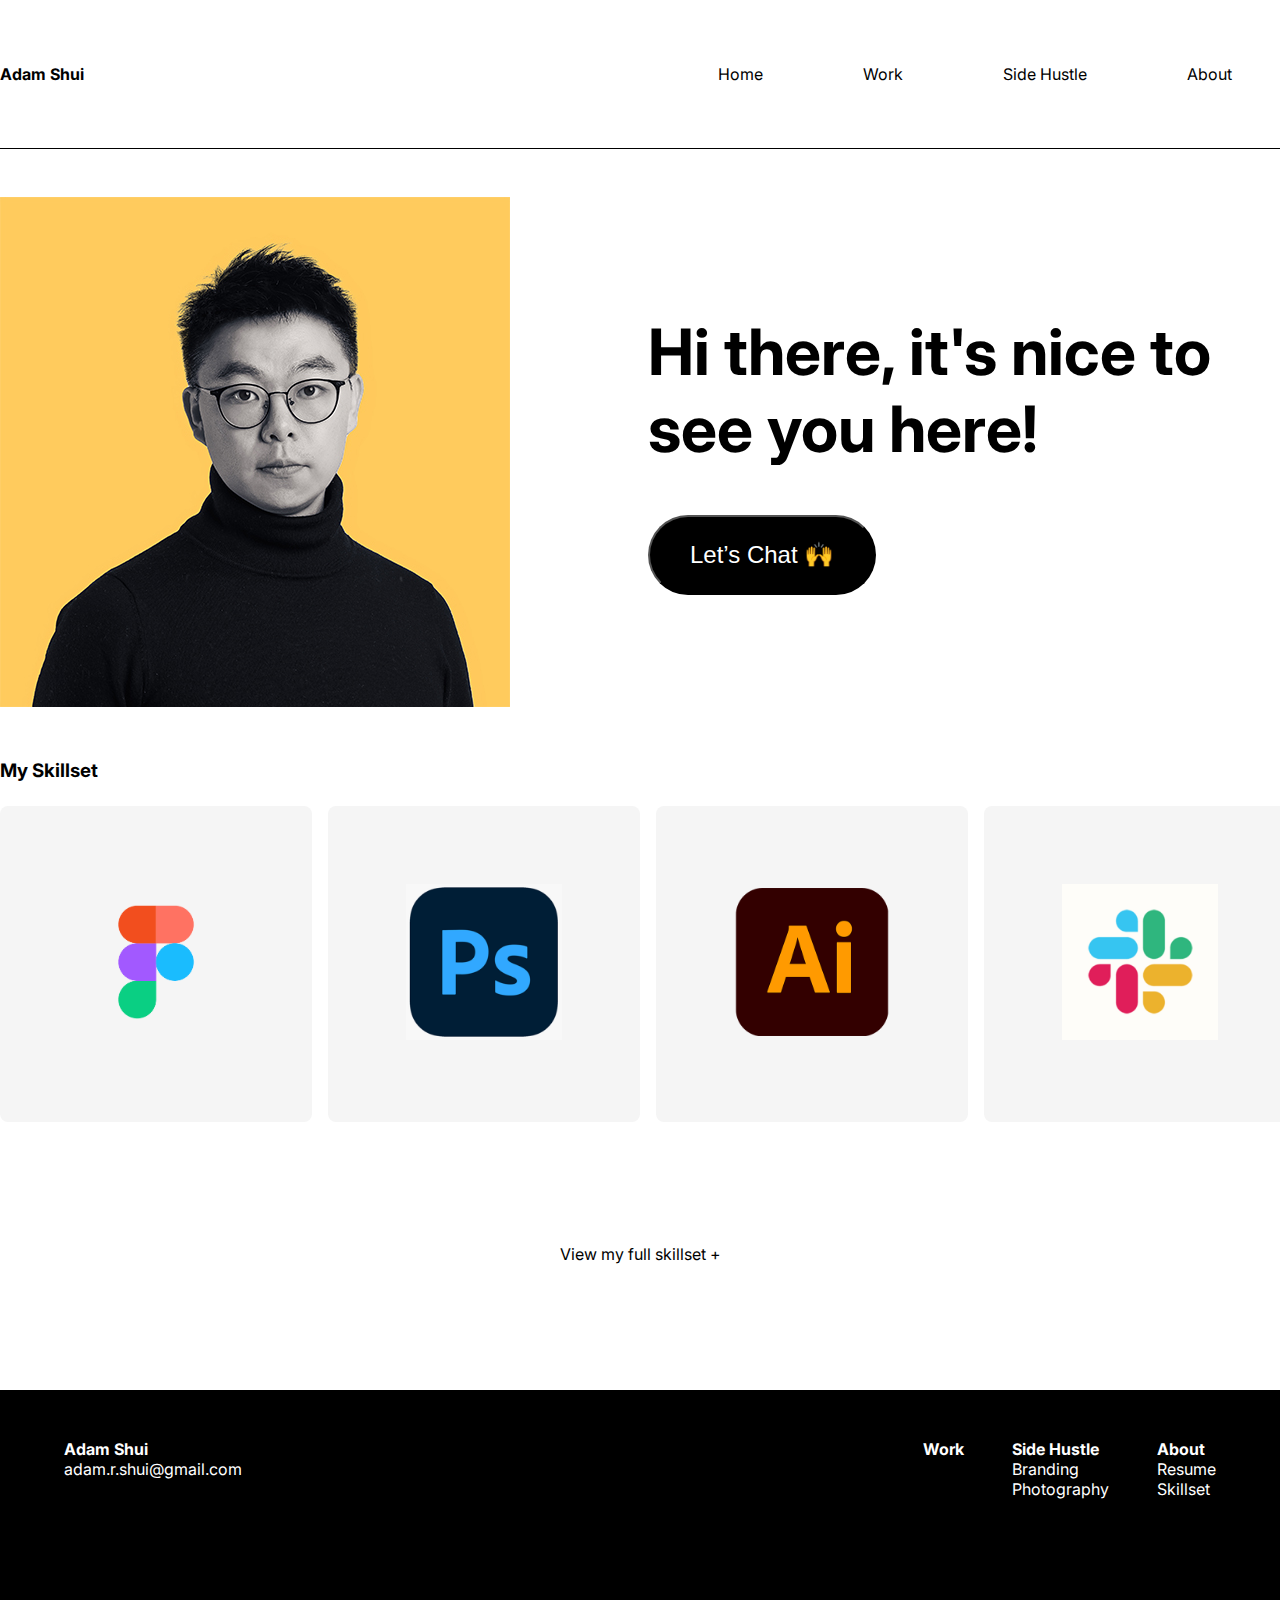
==== about.html @ 845d4603 "Version 1" ====
<!DOCTYPE html>
<!--[if lt IE 7]>      <html class="no-js lt-ie9 lt-ie8 lt-ie7"> <![endif]-->
<!--[if IE 7]>         <html class="no-js lt-ie9 lt-ie8"> <![endif]-->
<!--[if IE 8]>         <html class="no-js lt-ie9"> <![endif]-->
<!--[if gt IE 8]>      <html class="no-js"> <![endif]-->
<html>

<head>
    <meta charset="utf-8">
    <meta http-equiv="X-UA-Compatible" content="IE=edge">
    <title></title>
    <meta name="description" content="">
    <meta name="viewport" content="width=device-width, initial-scale=1">
    <link rel="preconnect" href="https://fonts.googleapis.com">
    <link rel="preconnect" href="https://fonts.gstatic.com" crossorigin>
    <link href="https://fonts.googleapis.com/css2?family=Inter:wght@200;400;700&display=swap" rel="stylesheet">
    <link rel="stylesheet" href="css\styles.css">
</head>

<body>
    <!--[if lt IE 7]>
            <p class="browsehappy">You are using an <strong>outdated</strong> browser. Please <a href="#">upgrade your browser</a> to improve your experience.</p>
        <![endif]-->

    <!-- Navigation -->
    <header>
        <a href="index.html" class="logo">
            <h6>Adam Shui</h6>
        </a>
        <nav>
            <ul class="nav-links">
                <li><a href="index.html">Home</a></li>
                <li><a href="#">Work</a></li>
                <li><a href="#">Side Hustle</a></li>
                <li><a href="#">About</a></li>
            </ul>
        </nav>
    </header>


    <!-- Skillset -->
    <section class="aboutMe">
        <div class="personalInfo sm-space">
            <div class="itme-1"><img src="images\Personal photo.jpg" alt="figma"></div>
            <div class="item-2">
                <div class="contactMe">
                    <h1 class="sm-space">Hi there, it's nice to see you here!</h1>
                    <div class="buttons">
                        <button class="right">Let’s Chat 🙌</button>
                    </div>
                </div>

            </div>
        </div>
    </section>

    <section class="skillset">
        <h3 class="xs-space">My Skillset</h3>
        <div class="skill md-space">
            <div class="logo"><img src="images\logo\Figma.png" alt="figma"></div>
            <div class="logo"><img src="images\logo\PS.png" alt="CC"></div>
            <div class="logo"><img src="images\logo\AI.png" alt="CC"></div>
            <div class="logo"><img src="images\logo\Slack.jpg" alt="slack"></div>
        </div>
        <div class="skill-links align-center">
            <a href="#" class="small-links">View my full skillset +</a>
        </div>
    </section>

    <!-- footer -->
    <footer>
        <div class="col-1">
            <h4>Adam Shui</h4>
            <p>adam.r.shui@gmail.com</p>
        </div>

        <div class="col-container">
            <div class="col-2 md-space">
                <h4>Work</h4>
            </div>

            <div class="col-3 md-space">
                <h4>Side Hustle</h4>
                <p>Branding</p>
                <p>Photography</p>
            </div>

            <div class="col-4 md-space">
                <h4>About</h4>
                <p>Resume</p>
                <p>Skillset</p>
            </div>
        </div>


    </footer>


    <script src="" async defer></script>
</body>

</html>
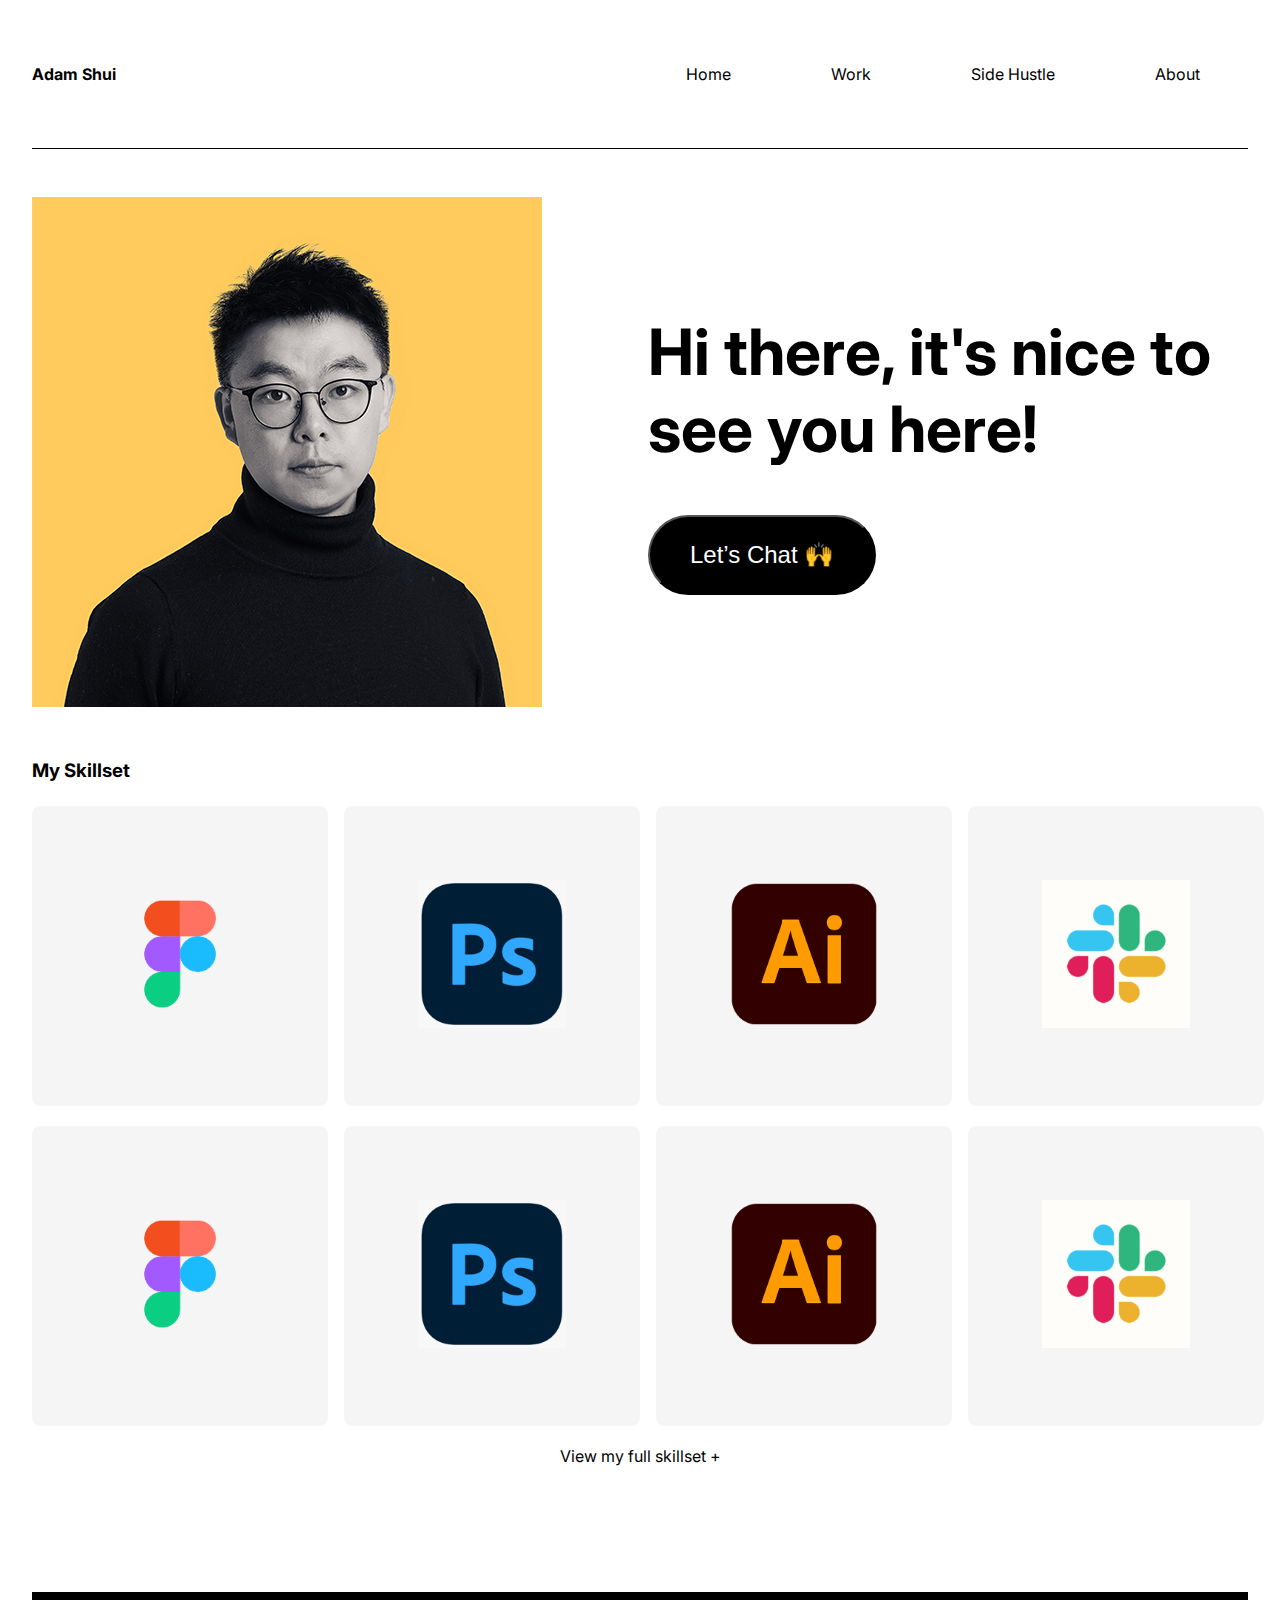
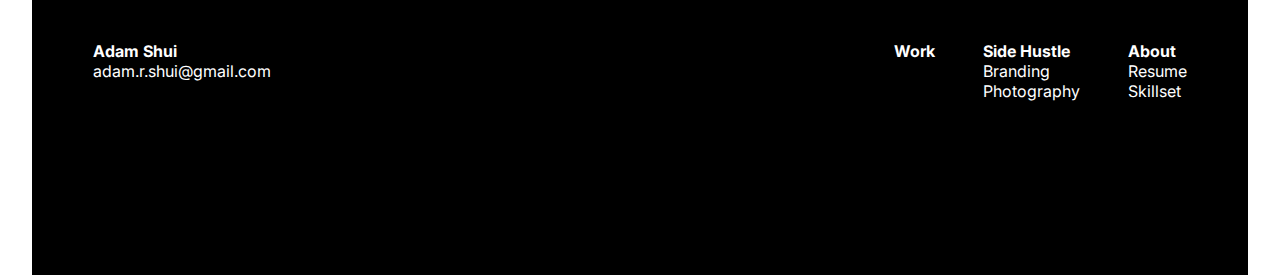
==== commit 40fadc16: "v1.2" ====
--- a/about.html
+++ b/about.html
@@ -46,7 +46,7 @@
                 <div class="contactMe">
                     <h1 class="sm-space">Hi there, it's nice to see you here!</h1>
                     <div class="buttons">
-                        <button class="right">Let’s Chat 🙌</button>
+                        <button class="right" id="contactMe">Let’s Chat 🙌</button>
                     </div>
                 </div>
 
@@ -56,14 +56,24 @@
 
     <section class="skillset">
         <h3 class="xs-space">My Skillset</h3>
-        <div class="skill md-space">
+        <div class="skill xs-space">
             <div class="logo"><img src="images\logo\Figma.png" alt="figma"></div>
             <div class="logo"><img src="images\logo\PS.png" alt="CC"></div>
             <div class="logo"><img src="images\logo\AI.png" alt="CC"></div>
             <div class="logo"><img src="images\logo\Slack.jpg" alt="slack"></div>
         </div>
-        <div class="skill-links align-center">
-            <a href="#" class="small-links">View my full skillset +</a>
+
+        <div class="skill-idle">
+            <div class="skill xs-space transition">
+                <div class="logo"><img src="images\logo\Figma.png" alt="figma"></div>
+                <div class="logo"><img src="images\logo\PS.png" alt="CC"></div>
+                <div class="logo"><img src="images\logo\AI.png" alt="CC"></div>
+                <div class="logo"><img src="images\logo\Slack.jpg" alt="slack"></div>
+            </div>
+        </div>
+
+        <div class="skill-links align-center" id="toggle">
+           View my full skillset +
         </div>
     </section>
 
@@ -96,7 +106,8 @@
     </footer>
 
 
-    <script src="" async defer></script>
+    <script src="https://ajax.googleapis.com/ajax/libs/jquery/3.6.1/jquery.min.js"></script>
+    <script src="js/index.js" async defer></script>
 </body>
 
 </html>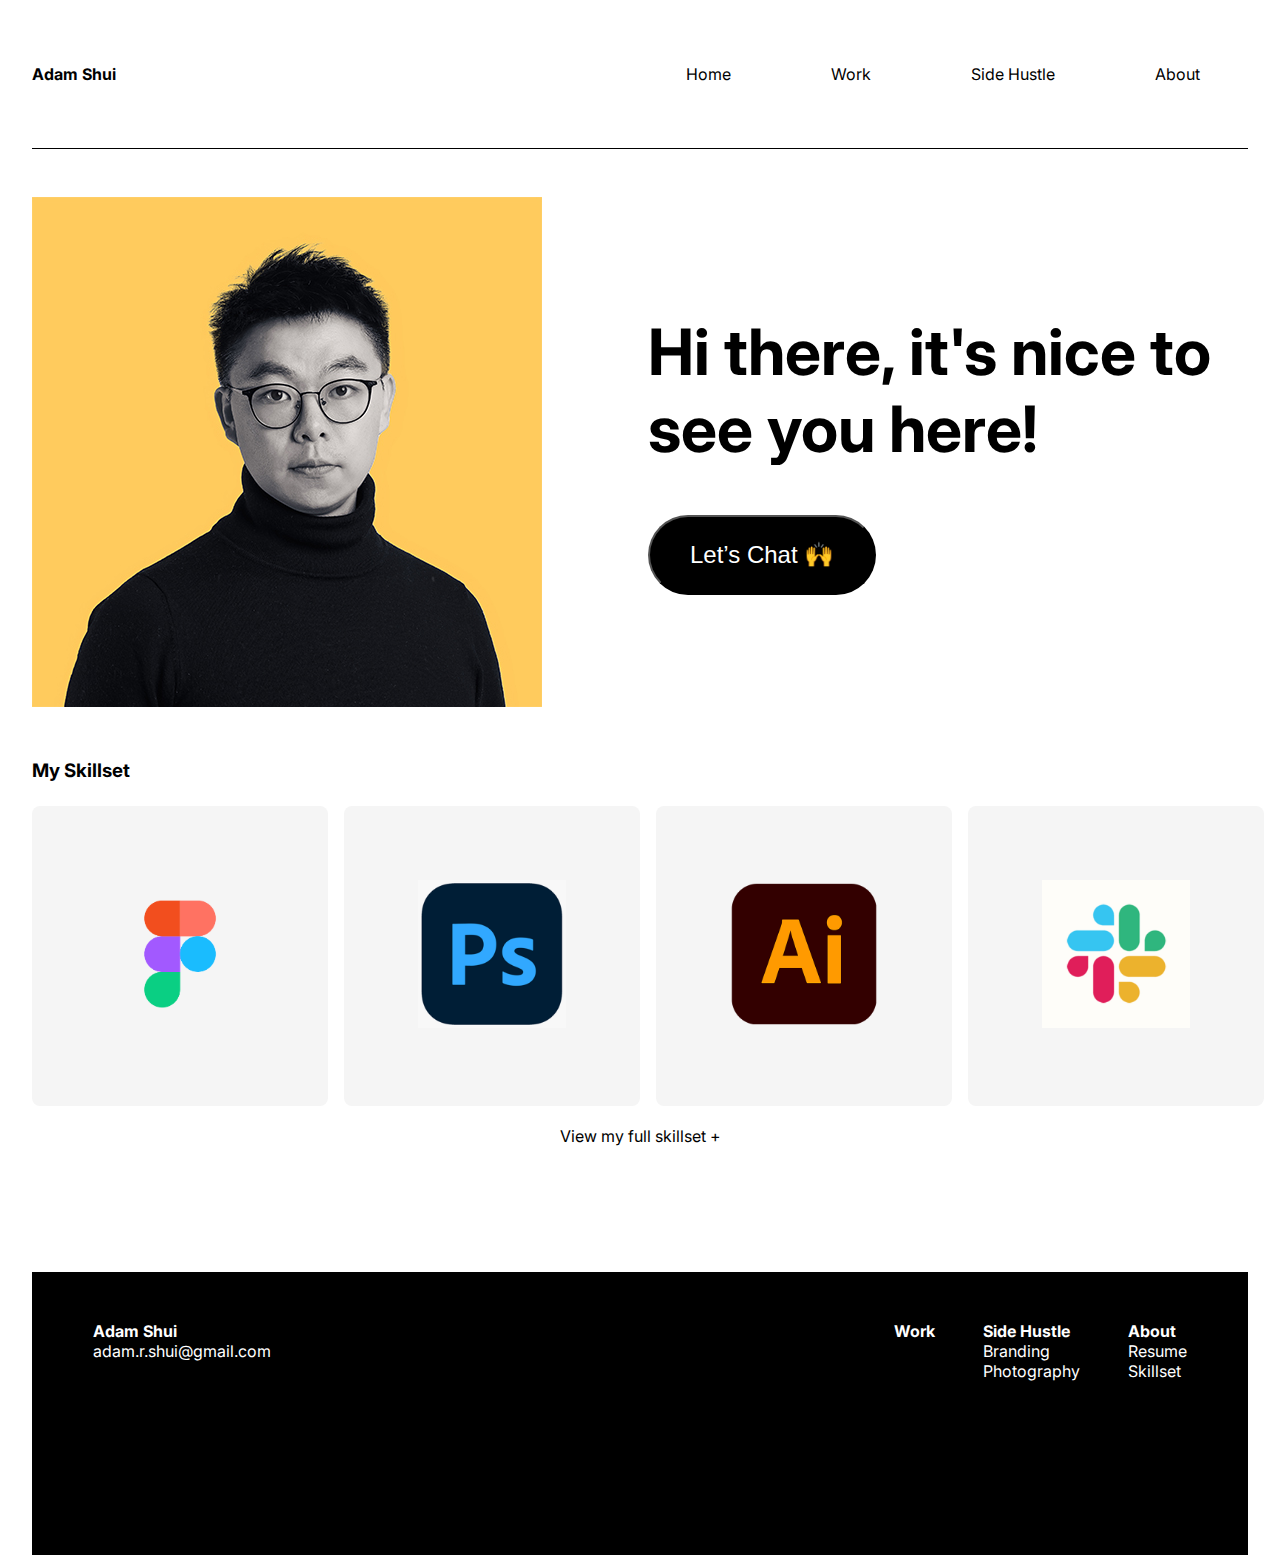
==== commit 1954e5a6: "v1.4" ====
--- a/about.html
+++ b/about.html
@@ -63,7 +63,7 @@
             <div class="logo"><img src="images\logo\Slack.jpg" alt="slack"></div>
         </div>
 
-        <div class="skill-idle">
+        <div id="dropDown" class="skill-idle">
             <div class="skill xs-space transition">
                 <div class="logo"><img src="images\logo\Figma.png" alt="figma"></div>
                 <div class="logo"><img src="images\logo\PS.png" alt="CC"></div>
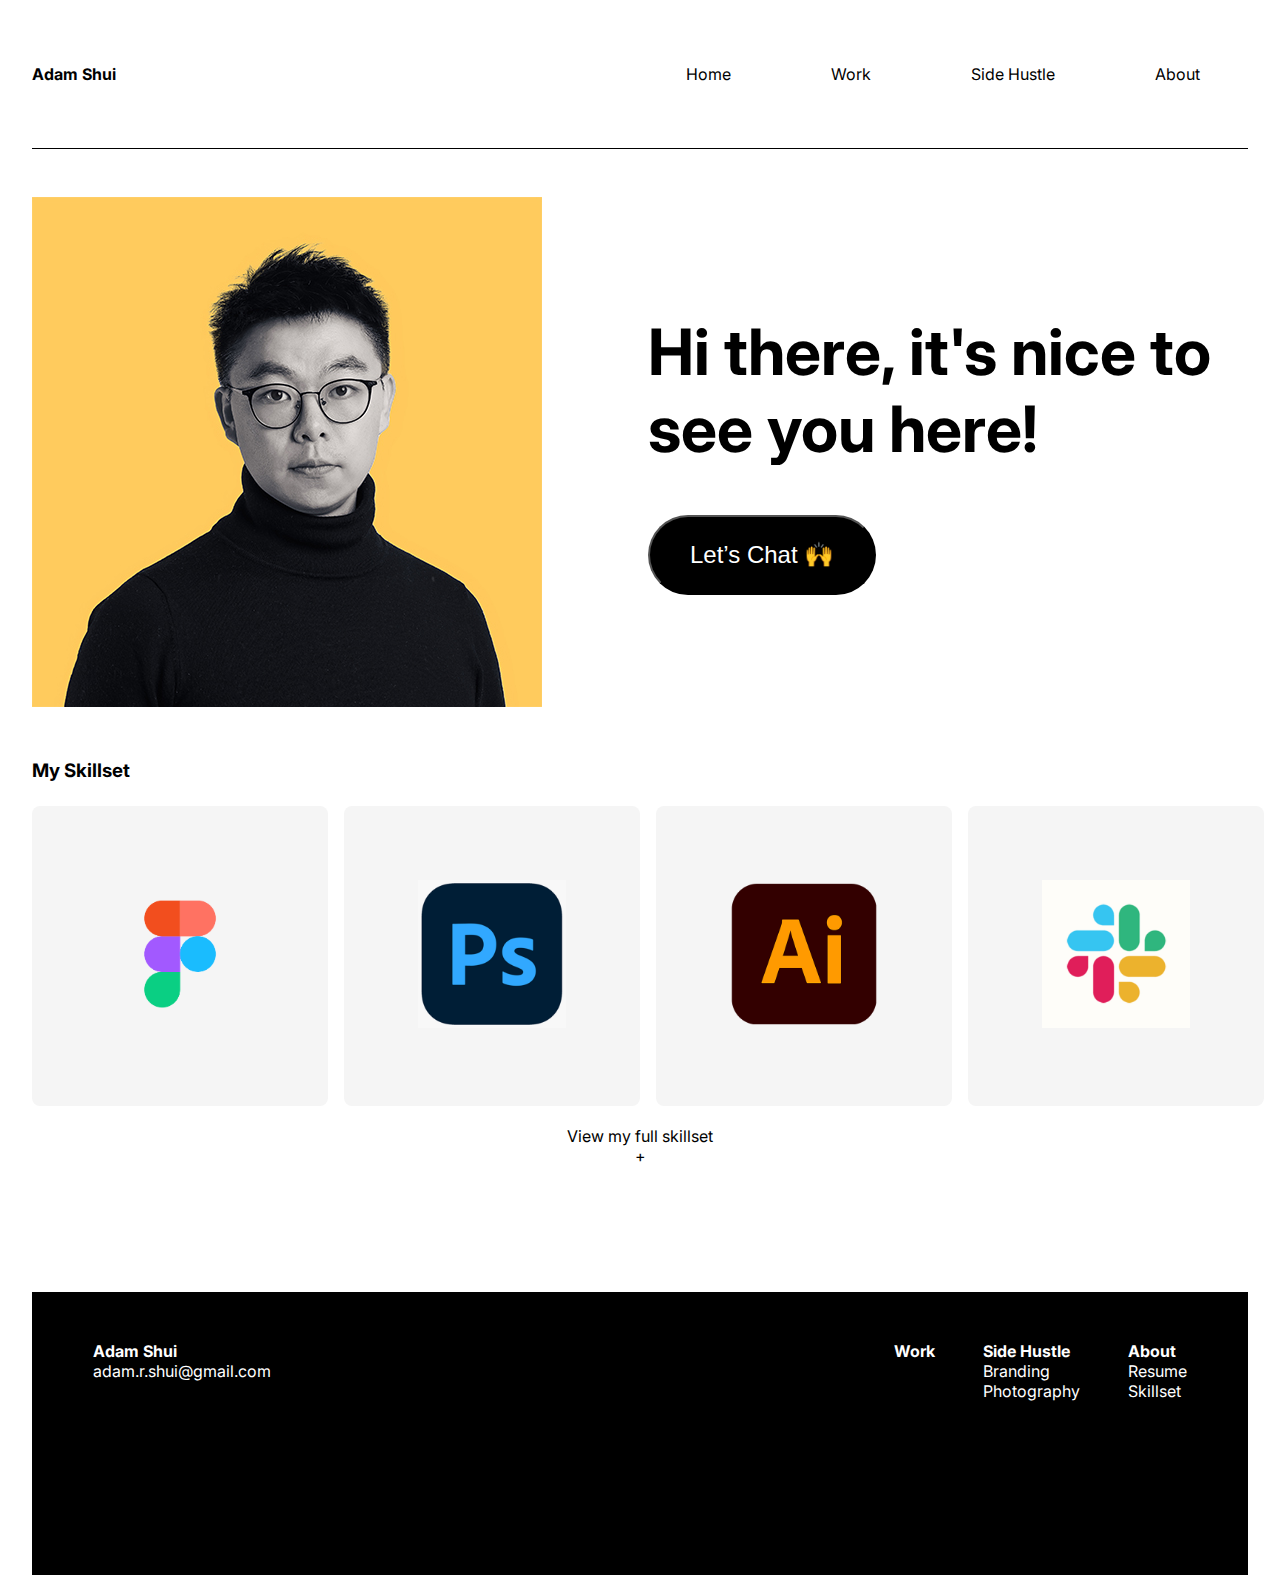
==== commit 420253f0: "v1.5" ====
--- a/about.html
+++ b/about.html
@@ -73,7 +73,7 @@
         </div>
 
         <div class="skill-links align-center" id="toggle">
-           View my full skillset +
+           View my full skillset <div id="rotate" class="arrow-spin">+</div>
         </div>
     </section>
 
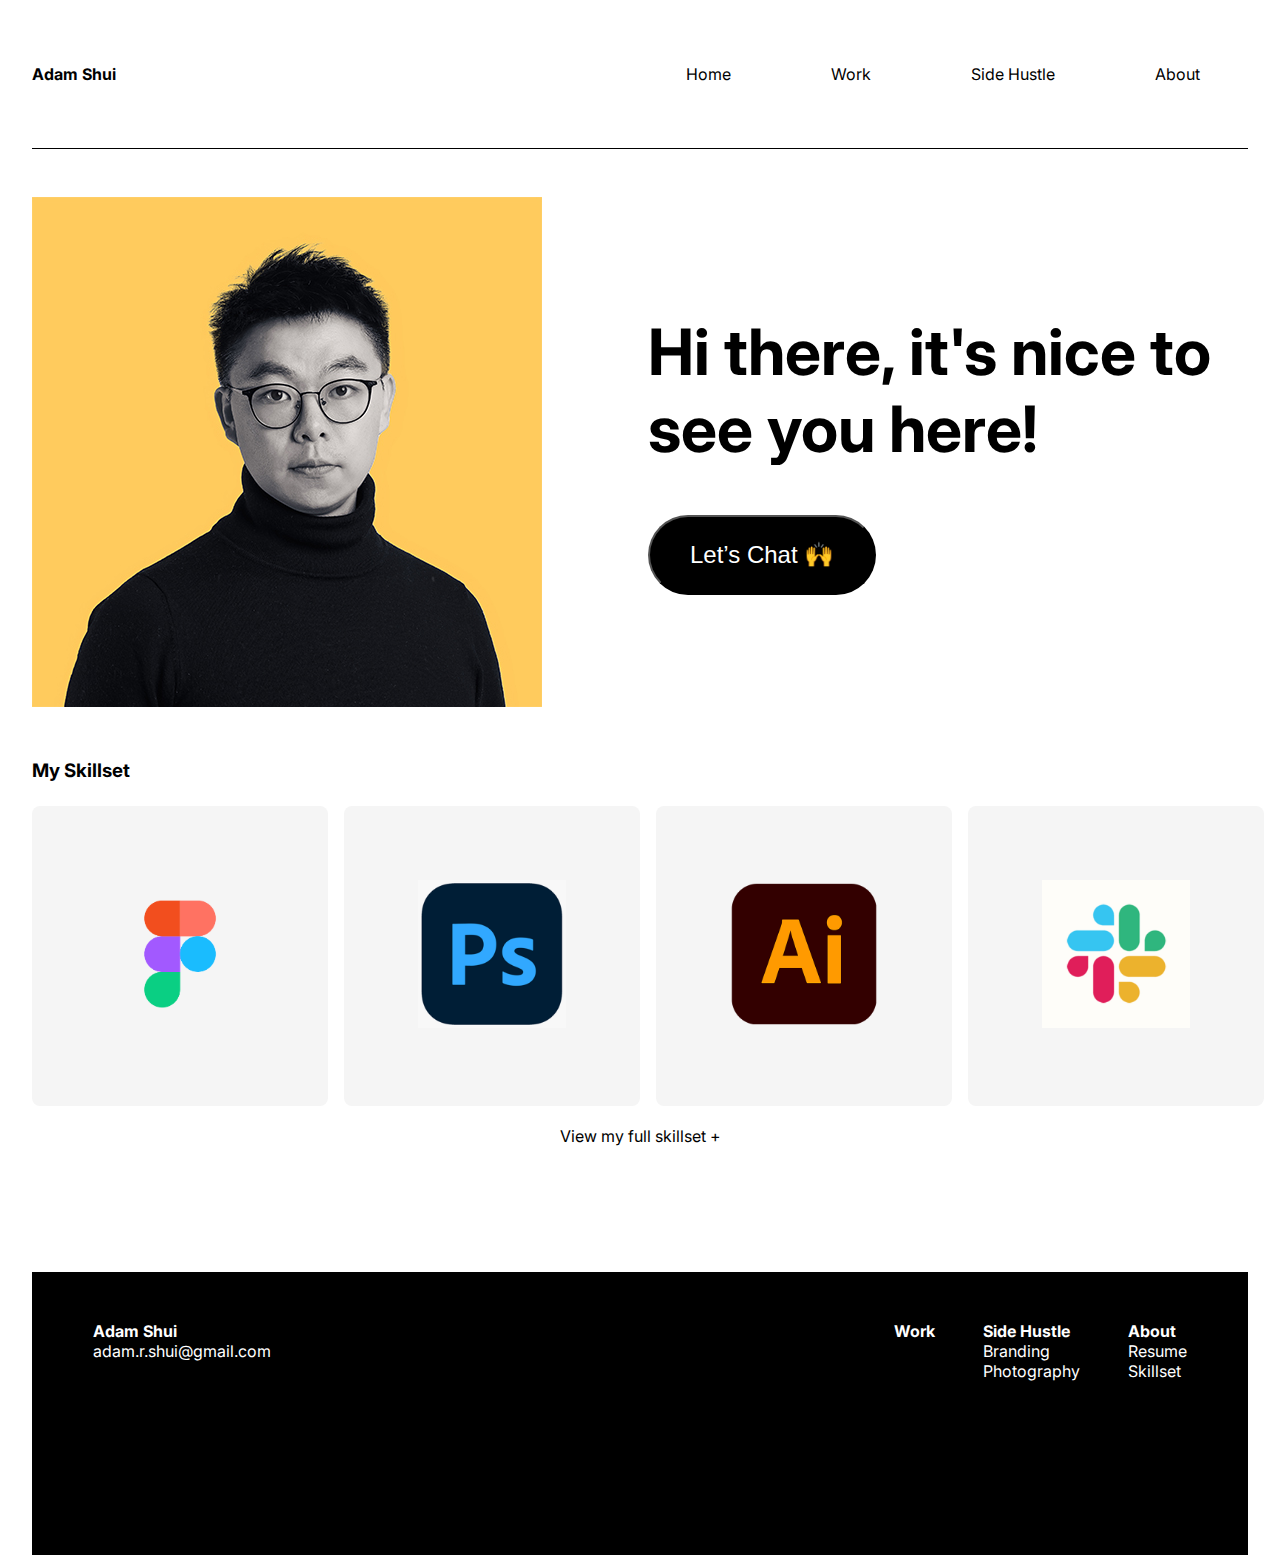
==== commit a6a9d18c: "1.6" ====
--- a/about.html
+++ b/about.html
@@ -65,15 +65,15 @@
 
         <div id="dropDown" class="skill-idle">
             <div class="skill xs-space transition">
-                <div class="logo"><img src="images\logo\Figma.png" alt="figma"></div>
-                <div class="logo"><img src="images\logo\PS.png" alt="CC"></div>
-                <div class="logo"><img src="images\logo\AI.png" alt="CC"></div>
-                <div class="logo"><img src="images\logo\Slack.jpg" alt="slack"></div>
+                <div class="logo"><img src="images\logo\XD.png" alt="figma"></div>
+                <div class="logo"><img src="images\logo\Jira.png" alt="CC"></div>
+                <div class="logo"><img src="images\logo\Blender.png" alt="CC"></div>
+                <div class="logo"><img src="images\logo\lightroom.png" alt="slack"></div>
             </div>
         </div>
 
         <div class="skill-links align-center" id="toggle">
-           View my full skillset <div id="rotate" class="arrow-spin">+</div>
+           View my full skillset +
         </div>
     </section>
 
